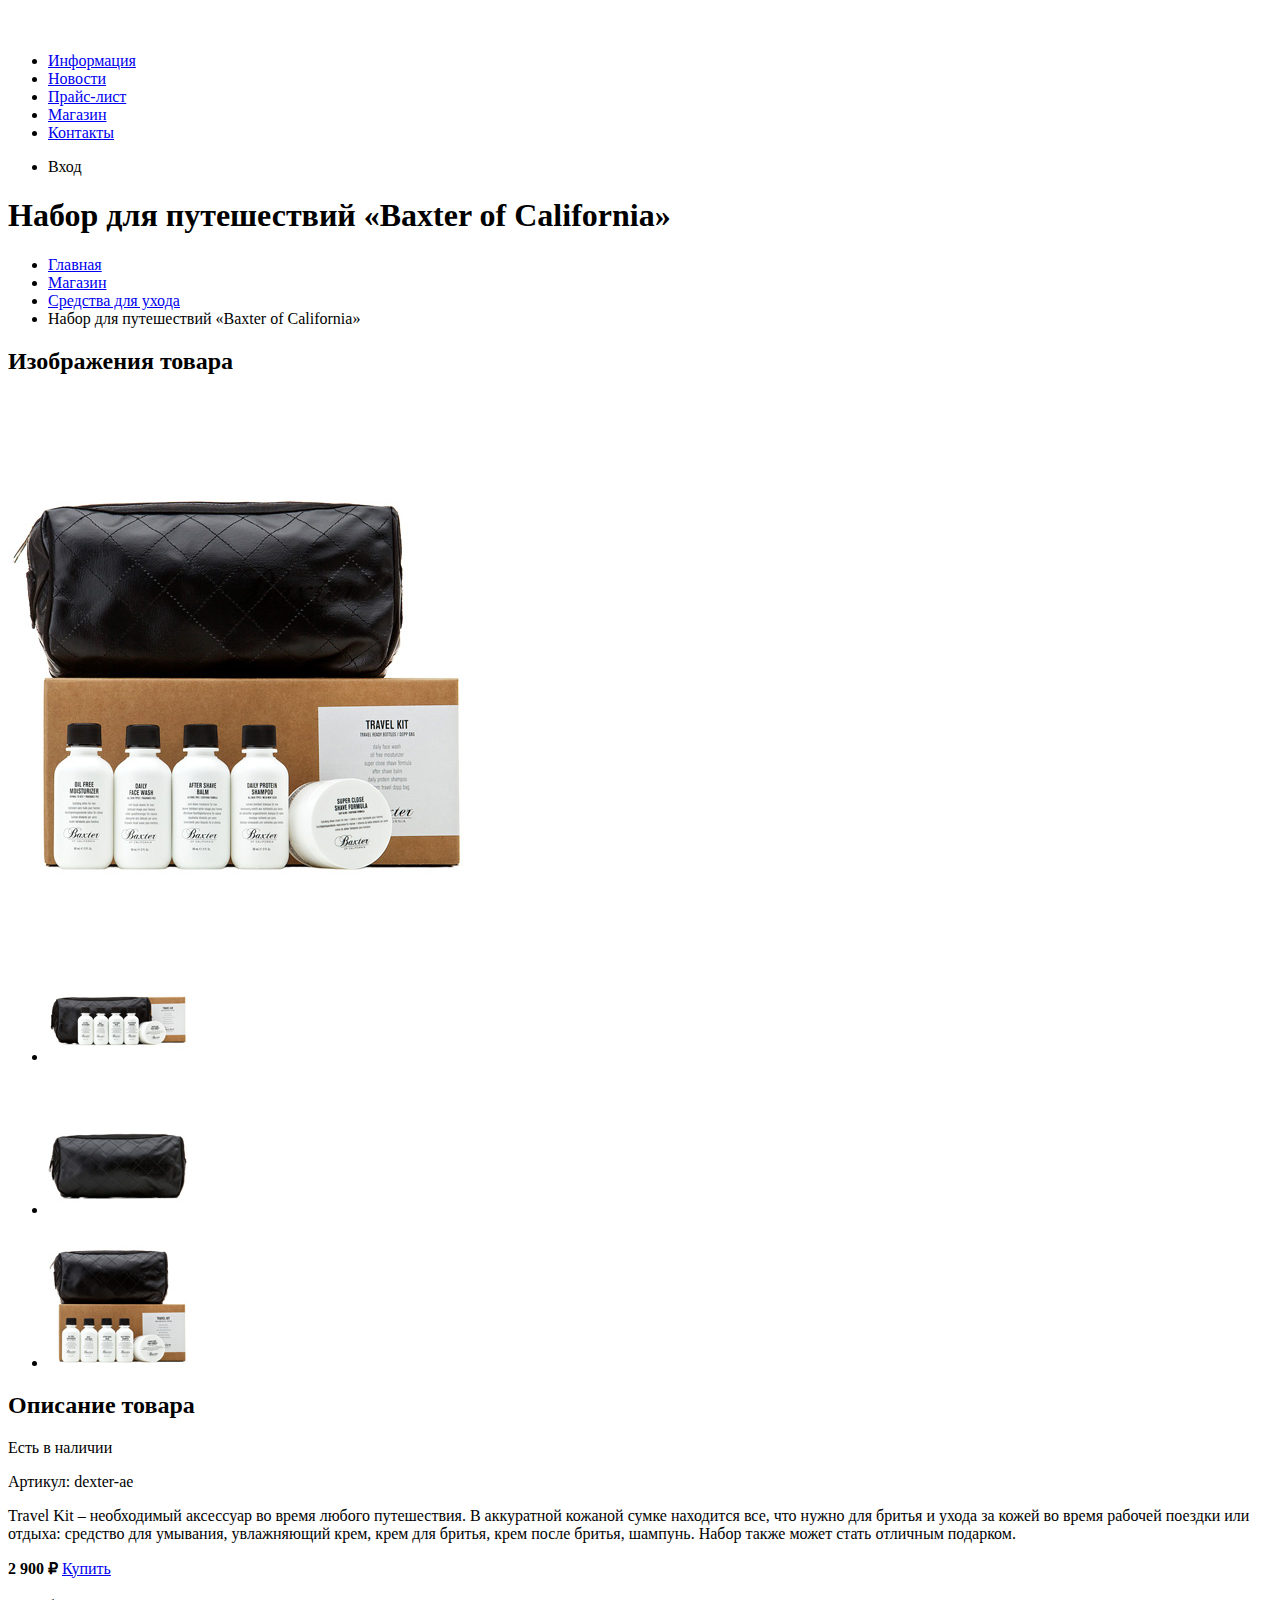
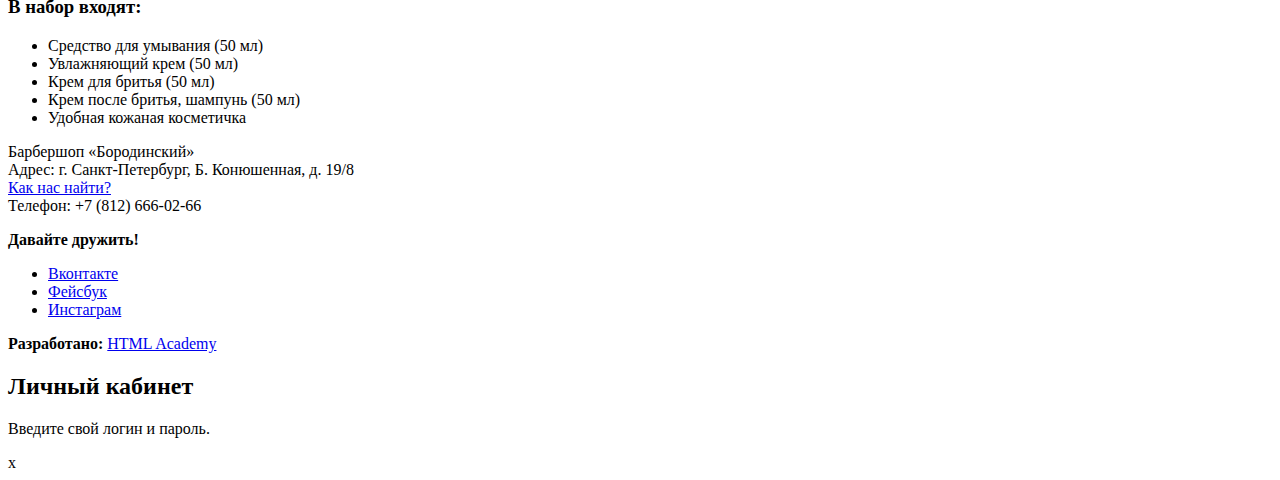
==== catalog-item.html @ 5e13c2d7 "img" ====
<!DOCTYPE html>
<html lang="ru">

<head>
    <meta charset="utf-8">
    <title></title>
</head>

<body>
    <header class="main-header">
        <nav class="main-navigation">
            <a class="main-header-logo" href="index.html">
                <img src="img/logo.svg" width="111" height="24" alt="Логотип барбершопа «Бородинский»">
            </a>
            <ul class="site-navigation">
                <li>
                    <a href="info.html">Информация</a>
                </li>
                <li>
                    <a href="news.html">Новости</a>
                </li>
                <li>
                    <a href="price.html">Прайс-лист</a>
                </li>
                <li class="site-navigation-current">
                    <a href="catalog.html">Магазин</a>
                </li>
                <li>
                    <a href="contacts.html">Контакты</a>
                </li>
            </ul>
            <ul class="user-navigation">
                <li class="login-link">Вход</li>
            </ul>
        </nav>
    </header>
    <main class="container">

        <h1 class="page-title">Набор для путешествий «Baxter of California»</h1>

        <ul class="breadcrumbs">
            <li>
                <a href="index.html">Главная</a>
            </li>
            <li>
                <a href="#">Магазин</a>
            </li>
            <li>
                <a href="#">Средства для ухода</a>
            </li>
            <li class="breadcrumbs-current">Набор для путешествий «Baxter of California»</li>
        </ul>

        <section class="product-photos">
            <h2 class="visually-hidden">Изображения товара</h2>
            <p class="product-photo-full">
                <img src="img/product-big.jpg" width="460" height="498" alt="Фото всего набора">
            </p>
            <ul class="product-photo-preview">
                <li>
                    <img src="img/product-small-1.jpg" width="140" height="149" alt="Фото в анфас">
                </li>
                <li>
                    <img src="img/product-small-2.jpg" width="140" height="149" alt="Фото в профиль">
                </li>
                <li>
                    <img src="img/product-small-3.jpg" width="140" height="149" alt="Фото отдельной части">
                </li>
            </ul>
        </section>

        <section class="product-info">
            <h2 class="visually-hidden">Описание товара</h2>
            <p class="product-availability">Есть в наличии</p>
            <p class="product-article">Артикул: dexter-ae</p>
            <p class="product-text">Travel Kit – необходимый аксессуар во время любого путешествия. В аккуратной кожаной сумке находится все, что
                нужно для бритья и ухода за кожей во время рабочей поездки или отдыха: средство для умывания, увлажняющий
                крем, крем для бритья, крем после бритья, шампунь. Набор также может стать отличным подарком.</p>
            <p class="product-price">
                <b>2 900 ₽</b>
                <a class="button" href="#">Купить</a>
            </p>
            <h3>В набор входят:</h3>
            <ul>
                <li>Средство для умывания (50 мл)</li>
                <li>Увлажняющий крем (50 мл)</li>
                <li>Крем для бритья (50 мл)</li>
                <li>Крем после бритья, шампунь (50 мл)</li>
                <li>Удобная кожаная косметичка</li>
            </ul>
        </section>
    </main>
    <footer class="main-footer">
        <p class="footer-contacts">
            Барбершоп «Бородинский»
            <br> Адрес: г. Санкт-Петербург, Б. Конюшенная, д. 19/8
            <br>
            <a href="map.html">Как нас найти?</a>
            <br> Телефон: +7 (812) 666-02-66
        </p>
        <div class="footer-social">
            <b>Давайте дружить!</b>
            <ul>
                <li>
                    <a class="social-button" href="#">Вконтакте</a>
                </li>
                <li>
                    <a class="social-button" href="#">Фейсбук</a>
                </li>
                <li>
                    <a class="social-button" href="#">Инстаграм</a>
                </li>
            </ul>
        </div>
        <p class="footer-copyright">
            <b>Разработано:</b>
            <a class="button" href="https://htmlacademy.ru">HTML Academy</a>
        </p>
    </footer>

    <section class="modal modal-login">
        <h2>Личный кабинет</h2>
        <p>Введите свой логин и пароль.</p>
        <!-- Здесь будет форма -->
        <span class="modal-close">x</span>
    </section>
</body>

</html>
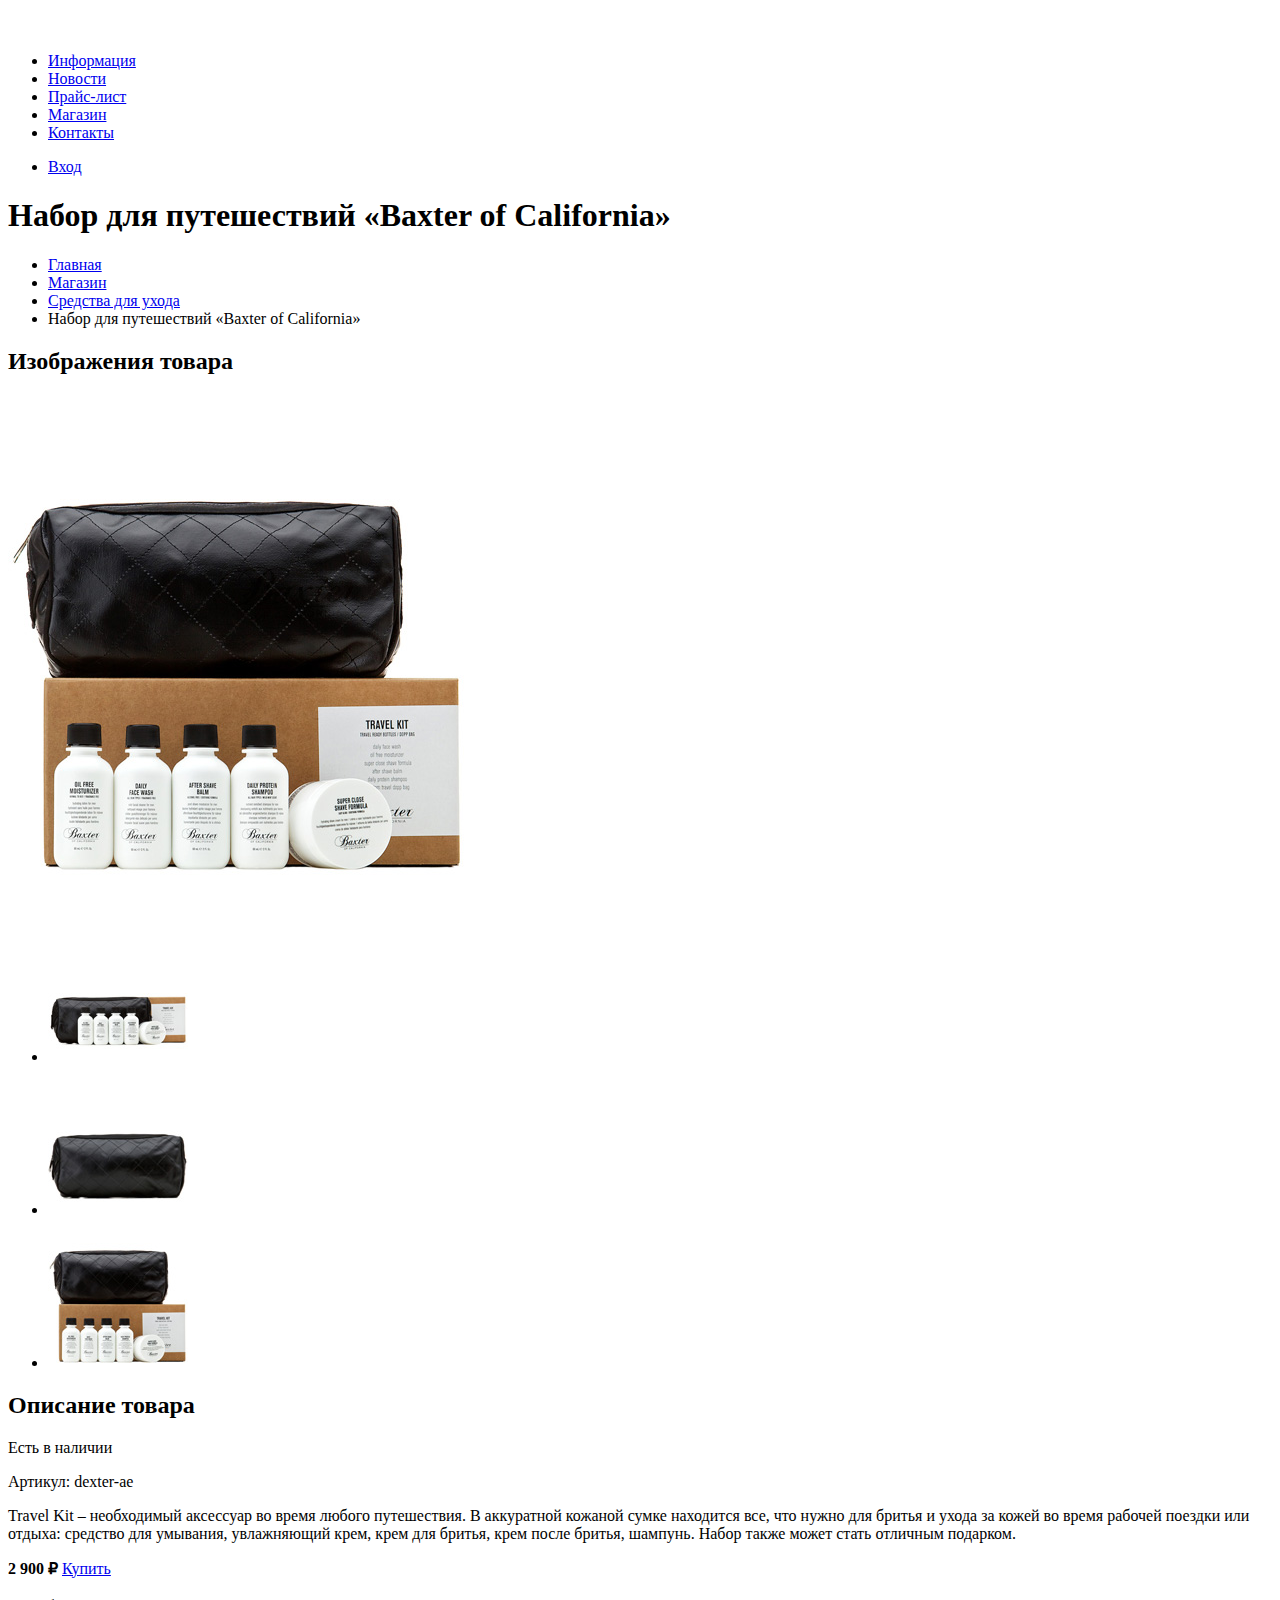
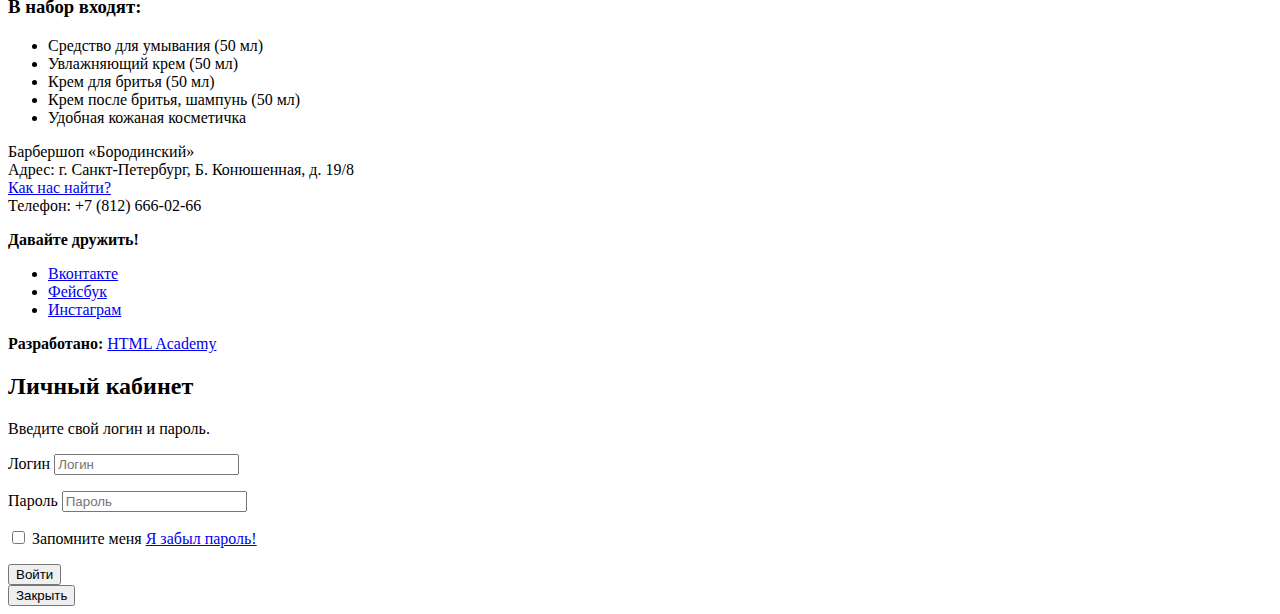
==== commit 25795051: "style" ====
--- a/catalog-item.html
+++ b/catalog-item.html
@@ -30,7 +30,9 @@
                 </li>
             </ul>
             <ul class="user-navigation">
-                <li class="login-link">Вход</li>
+                <li>
+                    <a class="login-link" href="login.html">Вход</a>
+                </li>
             </ul>
         </nav>
     </header>
@@ -91,39 +93,58 @@
         </section>
     </main>
     <footer class="main-footer">
-        <p class="footer-contacts">
-            Барбершоп «Бородинский»
-            <br> Адрес: г. Санкт-Петербург, Б. Конюшенная, д. 19/8
-            <br>
-            <a href="map.html">Как нас найти?</a>
-            <br> Телефон: +7 (812) 666-02-66
-        </p>
-        <div class="footer-social">
-            <b>Давайте дружить!</b>
-            <ul>
-                <li>
-                    <a class="social-button" href="#">Вконтакте</a>
-                </li>
-                <li>
-                    <a class="social-button" href="#">Фейсбук</a>
-                </li>
-                <li>
-                    <a class="social-button" href="#">Инстаграм</a>
-                </li>
-            </ul>
-        </div>
-        <p class="footer-copyright">
-            <b>Разработано:</b>
-            <a class="button" href="https://htmlacademy.ru">HTML Academy</a>
-        </p>
+            <p class="footer-contacts">
+                Барбершоп «Бородинский»
+                <br> Адрес: г. Санкт-Петербург, Б. Конюшенная, д. 19/8
+                <br>
+                <a href="map.html">Как нас найти?</a>
+                <br> Телефон: +7 (812) 666-02-66
+            </p>
+            <div class="footer-social">
+                <b>Давайте дружить!</b>
+                <ul>
+                    <li>
+                        <a class="social-button" href="#">Вконтакте</a>
+                    </li>
+                    <li>
+                        <a class="social-button" href="#">Фейсбук</a>
+                    </li>
+                    <li>
+                        <a class="social-button" href="#">Инстаграм</a>
+                    </li>
+                </ul>
+            </div>
+            <p class="footer-copyright">
+                <b>Разработано:</b>
+                <a class="button" href="https://htmlacademy.ru">HTML Academy</a>
+            </p>
     </footer>
 
     <section class="modal modal-login">
         <h2>Личный кабинет</h2>
         <p>Введите свой логин и пароль.</p>
-        <!-- Здесь будет форма -->
-        <span class="modal-close">x</span>
+        <form class="login-form" action="https://echo.htmlacademy.ru" method="post">
+            <p>
+                <label class="visually-hidden" for="user-login">Логин</label>
+                <input class="login-icon-user" id="user-login" type="text" name="login" placeholder="Логин">
+            </p>
+            <p>
+                <label class="visually-hidden" for="user-password">Пароль</label>
+                <input class="login-icon-password" id="user-password" type="password" name="password" placeholder="Пароль">
+            </p>
+            <p class="login-password-info">
+                <label class="login-checkbox">
+                    <input type="checkbox" name="remember" class="visually-hidden">
+                    <span class="checkbox-indicator"></span>
+                    Запомните меня
+                </label>
+                <a class="restore" href="#">Я забыл пароль!</a>
+            </p>
+            <button class="button" type="submit">Войти</button>
+        </form>
+        <button class="modal-close" type="button">Закрыть</button>
     </section>
+
 </body>
 
 </html>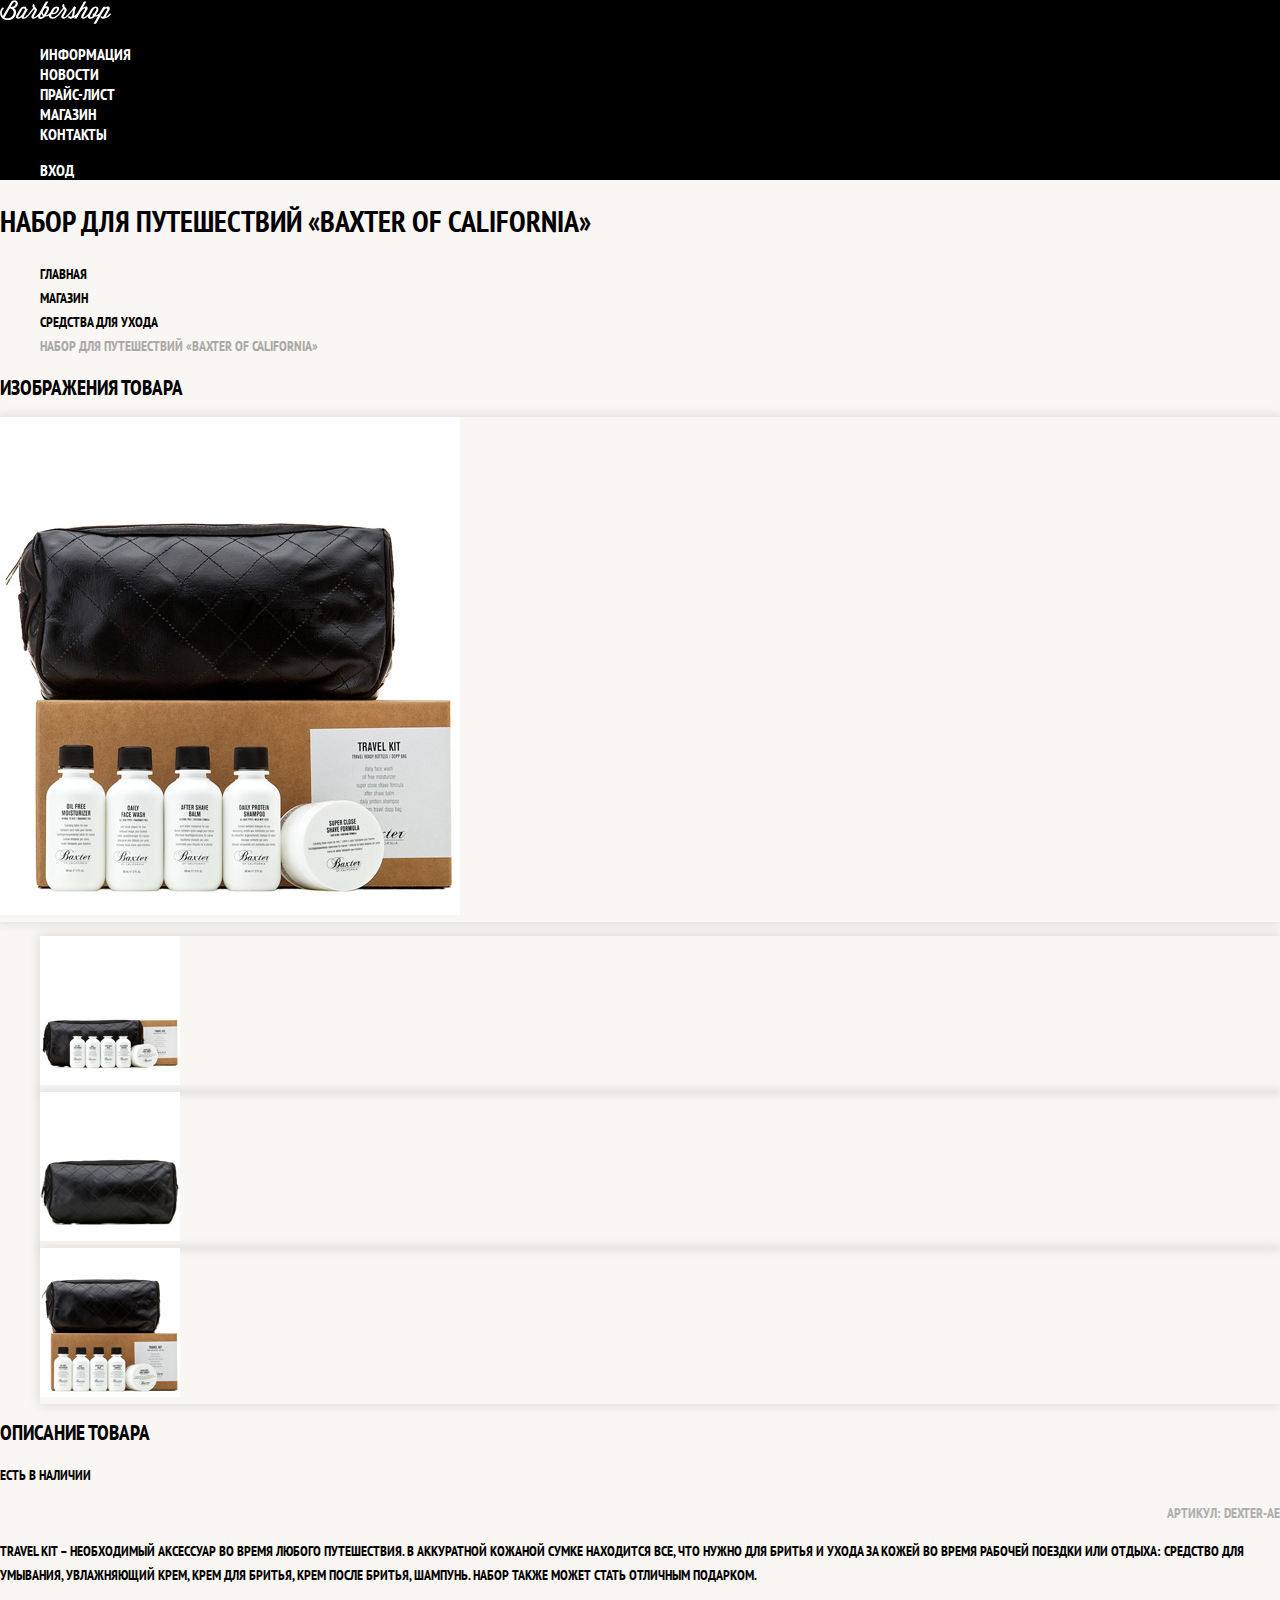
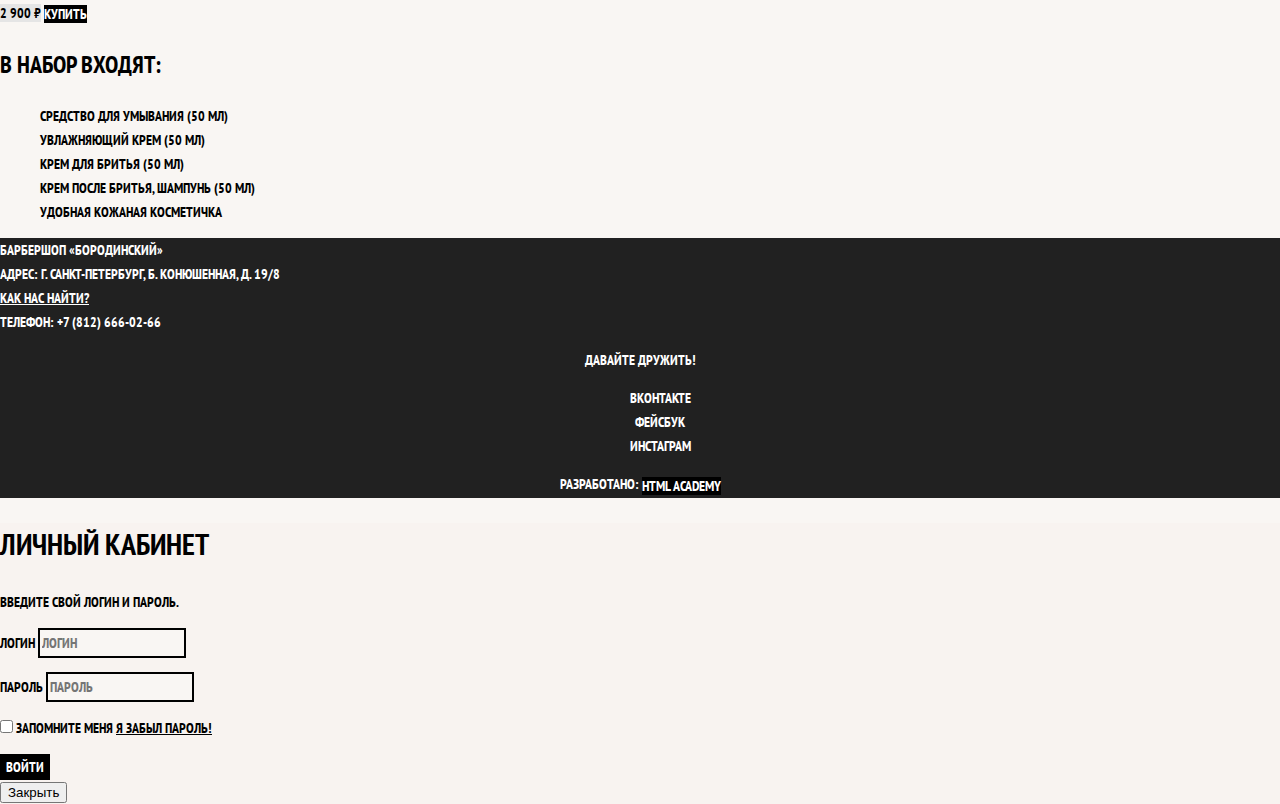
==== commit 150bcdab: "basic style" ====
--- a/catalog-item.html
+++ b/catalog-item.html
@@ -3,10 +3,14 @@
 
 <head>
     <meta charset="utf-8">
-    <title></title>
+    <title>Барбершоп «Бородинский»</title>
+    <link href="https://fonts.googleapis.com/css?family=PT+Sans+Narrow:400,700&amp;subset=latin,cyrillic" rel="stylesheet">
+    <link href="css/normalize.css" rel="stylesheet">
+    <link href="css/style.css" rel="stylesheet">
 </head>
 
-<body>
+<body class="inner-page">
+    
     <header class="main-header">
         <nav class="main-navigation">
             <a class="main-header-logo" href="index.html">
--- a/css/style.css
+++ b/css/style.css
@@ -0,0 +1,358 @@
+body {
+  margin: 0;
+  padding: 0;
+
+  font-family: "PT Sans Narrow", Arial, sans-serif;
+  font-size: 14px;
+  line-height: 24px;
+  font-weight: 700;
+  color: #ffffff;
+  text-transform: uppercase;
+  
+  background-color: #000000;
+  background-image: url("img/bg.jpg");
+  background-position: top center;
+  background-repeat: no-repeat;
+}
+
+.inner-page {
+  color: #000000;
+
+  background-color: #f9f6f3;
+  background-image: url("img/pattern-light.jpg");
+  background-position: 0 0;
+  background-repeat: repeat;
+}
+
+a {
+  text-decoration: none;
+}
+
+.button {
+  font: inherit;
+
+  text-align: center;
+  color: #ffffff;
+  vertical-align: middle;
+  text-transform: uppercase;
+
+  background-color: #000000;
+  border: none;
+}
+
+.button:hover,
+.button:focus,
+.button:active {
+  background-color: #663d15;
+}
+
+.main-navigation {
+  font-size: 16px;
+  line-height: 20px;
+  color: #ffffff;
+
+  background-color: #000000;
+}
+
+.site-navigation,
+.user-navigation {
+  list-style: none;
+}
+
+.site-navigation a,
+.user-navigation a {
+  color: #ffffff;
+}
+
+.site-navigation a:hover,
+.site-navigation a:focus,
+.user-navigation a:hover,
+.user-navigation a:focus {
+  background-color: #242424;
+}
+
+.features-list {
+  list-style: none;
+}
+
+.feature-item {
+  text-align: center;
+}
+
+.feature-item h3 {
+  font-size: 30px;
+  line-height: 42px;
+}
+
+.index-columns {
+  color: #000000;
+
+  background-color: #f8f5f2;
+  background-image: url("img/pattern-light.jpg");
+  background-position: 0 0;
+  background-repeat: repeat;
+}
+
+.index-columns h2 {
+  font-size: 30px;
+  line-height: 42px;
+}
+
+.news-list {
+  list-style: none;
+}
+
+.news-item time {
+  text-transform: none;
+}
+
+.gallery-content {
+  background-color: #cccccc;
+  border: 7px solid #ffffff;
+}
+
+.appointment-item input {
+  font: inherit;
+
+  background-color: transparent;
+  border: 2px solid #000000;
+}
+
+.appointment-item input:focus {
+  border-color: #663d15;
+}
+
+.page-title {
+  font-size: 30px;
+  line-height: 42px;
+}
+
+.breadcrumbs {
+  list-style: none;
+}
+
+.breadcrumbs a {
+  color: #000000;
+}
+
+.breadcrumbs a:hover,
+.breadcrumbs a:focus {
+  text-decoration: underline;
+}
+
+.breadcrumbs-current {
+  color: #aba9a7;
+}
+
+.filter fieldset {
+  border: none;
+}
+
+.filter legend {
+  font-size: 24px;
+  line-height: 30px;
+}
+
+.filter ul {
+  list-style: none;
+  line-height: 18px;
+}
+
+.filter-input:hover + label,
+.filter-input:focus + label {
+  color: #663d15;
+}
+
+.filter-input:disabled + label {
+  color: #000000;
+
+  opacity: 0.5;
+}
+
+.catalog-list {
+  list-style: none;
+}
+
+.catalog-item {
+  background-color: #f8f8f8;
+  box-shadow: 0 0 10px rgba(0, 0, 0, 0.1);
+}
+
+.catalog-item:hover {
+  box-shadow: 0 0 10px rgba(0, 0, 0, 0.2);
+}
+
+.catalog-item a {
+  color: #000000;
+}
+
+.catalog-item h3 {
+  font-size: 14px;
+  line-height: 18px;
+}
+
+.catalog-category {
+  text-transform: none;
+}
+
+.catalog-item-price b {
+  font-size: 14px;
+  line-height: 20px;
+  text-align: center;
+
+  background-color: #e5e5e5;
+}
+
+.catalog-item-price .button {
+  line-height: 20px;
+  color: #ffffff;
+}
+
+.pagination-list {
+  list-style: none;
+}
+
+.pagination-item a {
+  color: #ffffff;
+
+  background-color: #000000;
+}
+
+.pagination-item a:hover,
+.pagination-item a:focus,
+.pagination-item a:active {
+  background-color: #663d15;
+}
+
+.pagination-item-current a {
+  color: #000000;
+
+  background-color: #ffffff;
+}
+
+.pagination-item-current a:hover,
+.pagination-item-current a:focus,
+.pagination-item-current a:active {
+  color: #000000;
+
+  background-color: #ffffff;
+}
+
+
+.product-photo-preview {
+   list-style: none ;
+}
+
+.product-photo-preview li {
+  box-shadow: 0 0 10px 2px rgba(0, 0, 0, 0.1);
+}
+
+.product-photo-full {
+  box-shadow: 0 0 10px 2px rgba(0, 0, 0, 0.1);
+}
+
+.product-article {
+  text-align: right;
+  color: #aeaeae;
+}
+
+.product-price b {
+  line-height: 20px;
+  text-align: center;
+
+  background-color: #e5e5e5;
+}
+
+.product-info h3 {
+  font-size: 24px;
+  line-height: 30px;
+}
+
+.product-info ul {
+  list-style: none;
+}
+
+.main-footer {
+  color: #ffffff;
+
+  background-color: #212121;
+  background-image: url("img/pattern-dark.jpg");
+  background-position: 0 0;
+  background-repeat: repeat;
+}
+
+.footer-contacts a {
+  color: #ffffff;
+  text-decoration: underline;
+}
+
+.footer-contacts a:hover,
+.footer-contacts a:focus {
+  text-decoration: none;
+}
+
+.footer-social {
+  text-align: center;
+}
+
+.footer-social ul {
+  list-style: none;
+}
+
+.social-button {
+  color: #ffffff;
+}
+
+.footer-copyright {
+  text-align: center;
+}
+
+.footer-copyright .button:hover,
+.footer-copyright .button:focus {
+  color: #000000;
+
+  background-color: #ffffff;
+}
+
+.modal {
+  color: #000000;
+
+  background-color: #f8f3f0;
+  background-image: url("img/pattern-light.jpg");
+  background-position: 0 0;
+  background-repeat: repeat;
+}
+
+.modal h2 {
+  font-size: 30px;
+  line-height: 42px;
+}
+
+.login-form input[type="text"],
+.login-form input[type="password"] {
+  font: inherit;
+  color: #000000;
+  text-transform: uppercase;
+
+  background-color: #f9f6f3;
+  border: 2px solid #000000;
+}
+
+.login-form input:focus {
+  border-color: #663d15;
+}
+
+.login-checkbox:hover,
+.login-checkbox:focus {
+  color: #663d15;
+}
+
+.restore {
+  color: #000000;
+  text-decoration: underline;
+}
+
+.restore:hover,
+.restore:focus {
+  text-decoration: none;
+}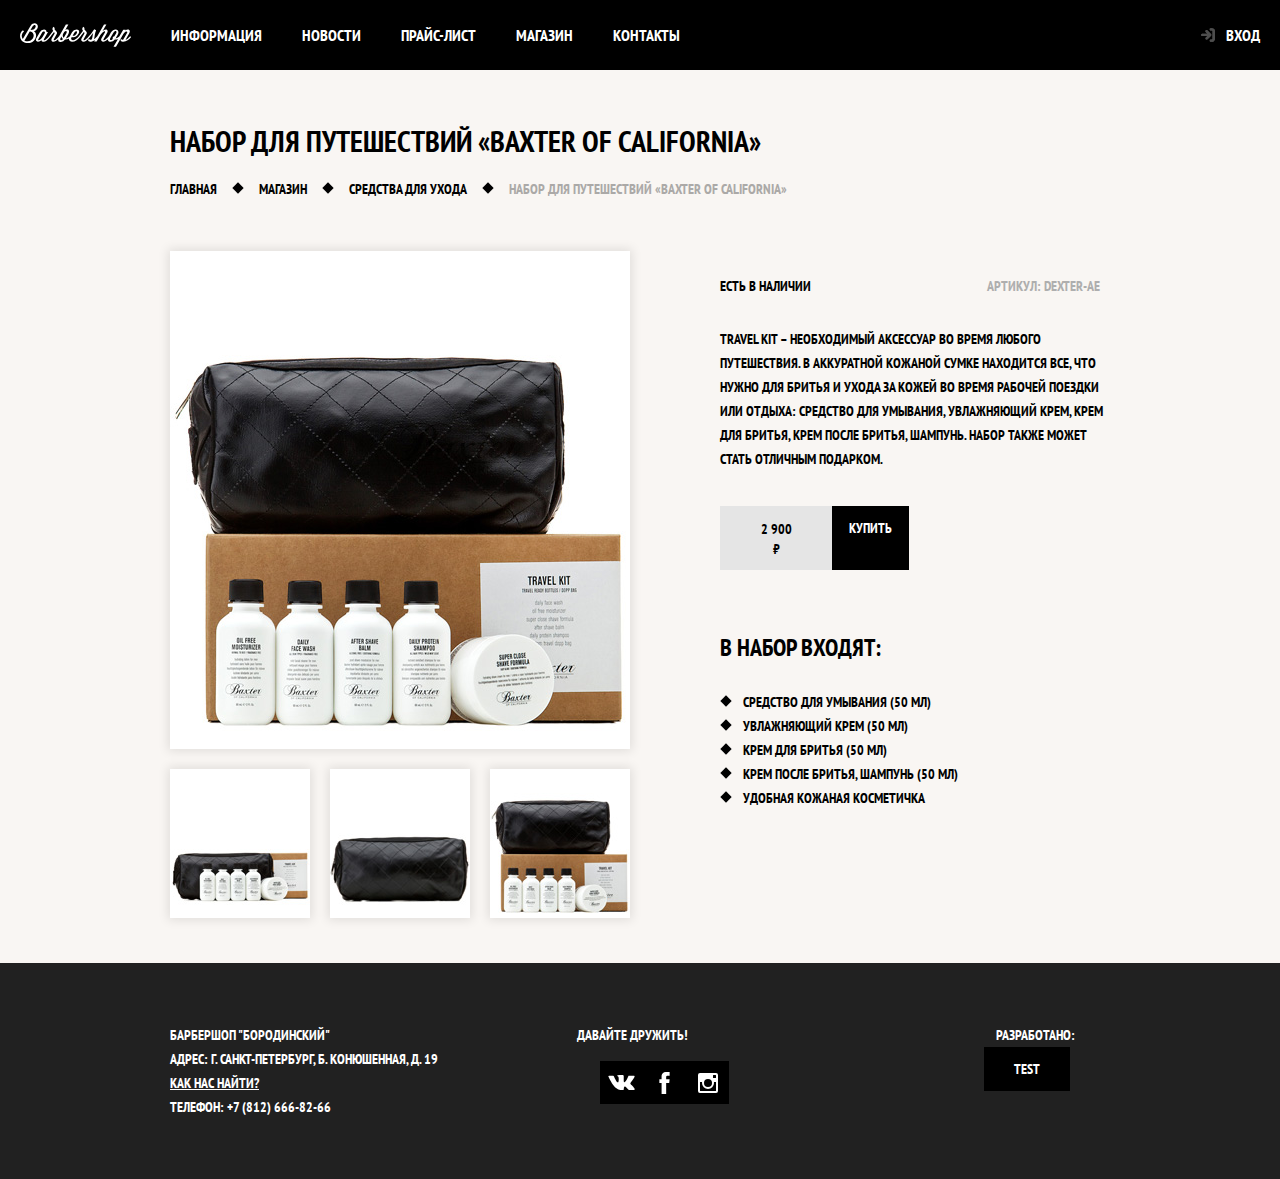
==== commit 0fbe2ad2: "positioning styling" ====
--- a/catalog-item.html
+++ b/catalog-item.html
@@ -40,6 +40,7 @@
             </ul>
         </nav>
     </header>
+
     <main class="container">
 
         <h1 class="page-title">Набор для путешествий «Baxter of California»</h1>
@@ -57,97 +58,99 @@
             <li class="breadcrumbs-current">Набор для путешествий «Baxter of California»</li>
         </ul>
 
-        <section class="product-photos">
-            <h2 class="visually-hidden">Изображения товара</h2>
-            <p class="product-photo-full">
-                <img src="img/product-big.jpg" width="460" height="498" alt="Фото всего набора">
-            </p>
-            <ul class="product-photo-preview">
-                <li>
-                    <img src="img/product-small-1.jpg" width="140" height="149" alt="Фото в анфас">
-                </li>
-                <li>
-                    <img src="img/product-small-2.jpg" width="140" height="149" alt="Фото в профиль">
-                </li>
-                <li>
-                    <img src="img/product-small-3.jpg" width="140" height="149" alt="Фото отдельной части">
-                </li>
-            </ul>
-        </section>
+        <div class="catalog-columns">
 
-        <section class="product-info">
-            <h2 class="visually-hidden">Описание товара</h2>
-            <p class="product-availability">Есть в наличии</p>
-            <p class="product-article">Артикул: dexter-ae</p>
-            <p class="product-text">Travel Kit – необходимый аксессуар во время любого путешествия. В аккуратной кожаной сумке находится все, что
-                нужно для бритья и ухода за кожей во время рабочей поездки или отдыха: средство для умывания, увлажняющий
-                крем, крем для бритья, крем после бритья, шампунь. Набор также может стать отличным подарком.</p>
-            <p class="product-price">
-                <b>2 900 ₽</b>
-                <a class="button" href="#">Купить</a>
-            </p>
-            <h3>В набор входят:</h3>
-            <ul>
-                <li>Средство для умывания (50 мл)</li>
-                <li>Увлажняющий крем (50 мл)</li>
-                <li>Крем для бритья (50 мл)</li>
-                <li>Крем после бритья, шампунь (50 мл)</li>
-                <li>Удобная кожаная косметичка</li>
-            </ul>
-        </section>
+            <section class="product-photos">
+                <h2 class="visually-hidden">Изображения товара</h2>
+                <p class="product-photo-full">
+                    <img src="img/product-big.jpg" width="460" height="498" alt="Фото всего набора">
+                </p>
+                <ul class="product-photo-preview">
+                    <li>
+                        <img src="img/product-small-1.jpg" width="140" height="149" alt="Фото в анфас">
+                    </li>
+                    <li>
+                        <img src="img/product-small-2.jpg" width="140" height="149" alt="Фото в профиль">
+                    </li>
+                    <li>
+                        <img src="img/product-small-3.jpg" width="140" height="149" alt="Фото отдельной части">
+                    </li>
+                </ul>
+            </section>
+    
+            <section class="product-info">
+                <h2 class="visually-hidden">Описание товара</h2>
+                <div class="product-description">
+                    <p class="product-availability">Есть в наличии</p>
+                    <p class="product-article">Артикул: dexter-ae</p>
+                </div>
+                <p class="product-text">Travel Kit – необходимый аксессуар во время любого путешествия. В аккуратной кожаной сумке находится все, что
+                    нужно для бритья и ухода за кожей во время рабочей поездки или отдыха: средство для умывания, увлажняющий
+                    крем, крем для бритья, крем после бритья, шампунь. Набор также может стать отличным подарком.</p>
+                <p class="product-price">
+                    <b>2 900 ₽</b>
+                    <a class="button" href="#">Купить</a>
+                </p>
+                <h3>В набор входят:</h3>
+                <ul>
+                    <li>Средство для умывания (50 мл)</li>
+                    <li>Увлажняющий крем (50 мл)</li>
+                    <li>Крем для бритья (50 мл)</li>
+                    <li>Крем после бритья, шампунь (50 мл)</li>
+                    <li>Удобная кожаная косметичка</li>
+                </ul>
+            </section>
+        </div>
+
     </main>
+
     <footer class="main-footer">
-            <p class="footer-contacts">
-                Барбершоп «Бородинский»
-                <br> Адрес: г. Санкт-Петербург, Б. Конюшенная, д. 19/8
-                <br>
-                <a href="map.html">Как нас найти?</a>
-                <br> Телефон: +7 (812) 666-02-66
+        <div class="container">
+             <p class="footer-contacts">
+                 Барбершоп "Бородинский" <br>
+                 Адрес: г. Санкт-Петербург, Б. Конюшенная, д. 19 <br>
+                 <a href="map.html">Как нас найти?</a> <br>
+                 Телефон: +7 (812) 666-82-66
             </p>
             <div class="footer-social">
-                <b>Давайте дружить!</b>
-                <ul>
-                    <li>
-                        <a class="social-button" href="#">Вконтакте</a>
-                    </li>
-                    <li>
-                        <a class="social-button" href="#">Фейсбук</a>
-                    </li>
-                    <li>
-                        <a class="social-button" href="#">Инстаграм</a>
-                    </li>
-                </ul>
+               <b>Давайте дружить!</b> 
+               <ul>
+                      <li>
+                          <a class="social-button" href="#">
+                              <span class="visually-hidden">Вконтакте</span>
+                              <svg xmlns="http://www.w3.org/2000/svg" width="27" height="15" viewBox="0 0 26.14 14.91">
+                                  <path d="M26 13.47l-.09-.17a13.55 13.55 0 0 0-2.6-3q-.87-.83-1.1-1.12A1 1 0 0 1 22 8a10.27 10.27 0 0 1 1.22-1.78l.88-1.16q2.35-3.13 2-4L26 .94a.8.8 0 0 0-.4-.22 2.14 2.14 0 0 0-.87 0h-3.92a.51.51 0 0 0-.27 0h-.3a.6.6 0 0 0-.15.14.93.93 0 0 0-.14.24 22.22 22.22 0 0 1-1.46 3.06q-.5.84-.93 1.46a7 7 0 0 1-.71.91 4.94 4.94 0 0 1-.52.47q-.23.18-.35.15l-.23-.05a.9.9 0 0 1-.31-.33 1.49 1.49 0 0 1-.16-.53v-.55-.65-.57-1.12-1-.75a3.14 3.14 0 0 0 0-.62 2.12 2.12 0 0 0-.14-.44.73.73 0 0 0-.28-.33 1.57 1.57 0 0 0-.46-.18A9 9 0 0 0 12.57 0a8.93 8.93 0 0 0-3.25.33 1.83 1.83 0 0 0-.52.41q-.25.3-.07.33a1.67 1.67 0 0 1 1.16.59l.08.16a2.6 2.6 0 0 1 .19.63 6.32 6.32 0 0 1 .12 1 10.59 10.59 0 0 1 0 1.7q-.07.71-.13 1.1a2.21 2.21 0 0 1-.18.64 2.69 2.69 0 0 1-.16.3l-.07.07a1 1 0 0 1-.37.07.86.86 0 0 1-.46-.19 3.27 3.27 0 0 1-.56-.52 7 7 0 0 1-.66-.93q-.37-.6-.76-1.42l-.22-.39q-.2-.38-.56-1.11t-.62-1.43A.9.9 0 0 0 5.2.9h-.07a.93.93 0 0 0-.22-.16A1.44 1.44 0 0 0 4.6.65L.87.68A1 1 0 0 0 .1.94L0 1a.44.44 0 0 0 0 .22 1.08 1.08 0 0 0 .08.37Q.9 3.53 1.86 5.31t1.66 2.87Q4.23 9.27 5 10.24t1 1.24l.37.41.34.33a8.06 8.06 0 0 0 1 .78 16.34 16.34 0 0 0 1.4.9 7.6 7.6 0 0 0 1.79.72 6.19 6.19 0 0 0 2 .22h1.57a1.08 1.08 0 0 0 .72-.3l.05-.07a.9.9 0 0 0 .1-.25 1.38 1.38 0 0 0 0-.37 4.48 4.48 0 0 1 .09-1.05 2.77 2.77 0 0 1 .23-.71 1.74 1.74 0 0 1 .29-.4 1.19 1.19 0 0 1 .23-.2h.11a.86.86 0 0 1 .77.21 4.52 4.52 0 0 1 .83.79q.39.47.93 1.05a6.41 6.41 0 0 0 1 .87l.27.16a3.31 3.31 0 0 0 .71.3 1.53 1.53 0 0 0 .76.07l3.48-.05a1.58 1.58 0 0 0 .8-.17.68.68 0 0 0 .34-.37 1.06 1.06 0 0 0 0-.46 1.71 1.71 0 0 0-.1-.36z"
+                                      fill="#fff">
+                                  </path>
+                              </svg>
+                          </a>
+                      </li>
+                      <li>
+                          <a class="social-button" href="#">
+                              <span class="visually-hidden">Фейсбук</span>
+                              <svg xmlns="http://www.w3.org/2000/svg" width="19" height="22" viewBox="0 0 10.15 21.74">
+                                  <path d="M3.34 1.12A4.77 4.77 0 0 1 6.53 0h3.61v3.81H7.81a1.07 1.07 0 0 0-1.09.83v2.55h3.42c-.08 1.23-.24 2.45-.41 3.67h-3v10.87H2.21V10.86H0V7.21h2.19V3.66a3.83 3.83 0 0 1 1.15-2.54z"
+                                      fill="#fff" />
+                              </a>
+                      </li>
+                      <li>
+                          <a class="social-button" href="#">
+                              <span class="visually-hidden">Инстаграм</span>
+                              <svg xmlns="http://www.w3.org/2000/svg" width="20" height="20" viewBox="0 0 20 20">
+                                  <path d="M18 0H2a2 2 0 0 0-2 2v16a2 2 0 0 0 2 2h16a2 2 0 0 0 2-2V2a2 2 0 0 0-2-2zm-8 6a4 4 0 1 1-4 4 4 4 0 0 1 4-4zM2.5 18a.47.47 0 0 1-.5-.5V9h2.1a3.4 3.4 0 0 0-.1 1 6 6 0 1 0 12 0 3.4 3.4 0 0 0-.1-1H18v8.5a.47.47 0 0 1-.5.5zM18 4.5a.47.47 0 0 1-.5.5h-2a.47.47 0 0 1-.5-.5v-2a.47.47 0 0 1 .5-.5h2a.47.47 0 0 1 .5.5z"
+                                      fill="#fff">
+                                  </path>
+                              </svg>
+                          </a>
+                      </li>
+                  </ul>
             </div>
             <p class="footer-copyright">
-                <b>Разработано:</b>
-                <a class="button" href="https://htmlacademy.ru">HTML Academy</a>
+                 <b>Разработано:</b>
+                 <a href="#" class="button">test</a>
             </p>
+        </div>
     </footer>
-
-    <section class="modal modal-login">
-        <h2>Личный кабинет</h2>
-        <p>Введите свой логин и пароль.</p>
-        <form class="login-form" action="https://echo.htmlacademy.ru" method="post">
-            <p>
-                <label class="visually-hidden" for="user-login">Логин</label>
-                <input class="login-icon-user" id="user-login" type="text" name="login" placeholder="Логин">
-            </p>
-            <p>
-                <label class="visually-hidden" for="user-password">Пароль</label>
-                <input class="login-icon-password" id="user-password" type="password" name="password" placeholder="Пароль">
-            </p>
-            <p class="login-password-info">
-                <label class="login-checkbox">
-                    <input type="checkbox" name="remember" class="visually-hidden">
-                    <span class="checkbox-indicator"></span>
-                    Запомните меня
-                </label>
-                <a class="restore" href="#">Я забыл пароль!</a>
-            </p>
-            <button class="button" type="submit">Войти</button>
-        </form>
-        <button class="modal-close" type="button">Закрыть</button>
-    </section>
 
 </body>
 
--- a/css/style.css
+++ b/css/style.css
@@ -8,9 +8,9 @@
   font-weight: 700;
   color: #ffffff;
   text-transform: uppercase;
-  
-  background-color: #000000;
-  background-image: url("img/bg.jpg");
+
+  background-color: #000000;
+  background-image: url("../img/bg.jpg");
   background-position: top center;
   background-repeat: no-repeat;
 }
@@ -24,11 +24,47 @@
   background-repeat: repeat;
 }
 
+.main-header {
+  margin-bottom: 75px;
+}
+
+.inner-page .main-header {
+  margin-bottom: 50px;
+
+  background-color: #000000;
+}
+
 a {
   text-decoration: none;
 }
 
+img {
+  max-width: 100%;
+  height: auto;
+}
+
+.visually-hidden:not(:focus):not(:active),
+input[type="checkbox"].visually-hidden,
+input[type="radio"].visually-hidden {
+  position: absolute;
+
+  width: 1px;
+  height: 1px;
+  margin: -1px;
+  border: 0;
+  padding: 0;
+
+  white-space: nowrap;
+
+  clip-path: inset(100%);
+  clip: rect(0 0 0 0);
+  overflow: hidden;
+}
 .button {
+  display: inline-block;
+  margin-right: 16px;
+  padding: 10px 30px;
+
   font: inherit;
 
   text-align: center;
@@ -46,21 +82,85 @@
   background-color: #663d15;
 }
 
+.button.disabled,
+.button:disabled {
+  cursor: default;
+  opacity: 0.5;
+  background-color: #000000;
+}
+
 .main-navigation {
+  display: flex;
+  flex-direction: column;
+  align-items: center;
+  
   font-size: 16px;
   line-height: 20px;
   color: #ffffff;
 
-  background-color: #000000;
-}
+  background-color: transparent;
+}
+
+.inner-page .main-navigation {
+  display: flex;
+  align-items: flex-start;
+  flex-direction: row;
+}
+
+.main-header-logo {
+  order: 2;
+  width: 368px;
+  height: 153px;
+}
+
+.inner-page .main-header-logo {
+  order: 0;
+
+  width: 111px;
+  height: 24px;
+  padding: 23px 20px;
+}
+
+.main-navigation-wrapper {
+  width: 100%;
+  margin-bottom: 60px;
+  
+  background-color: #000000;
+}
+
+.main-navigation-wrapper .container {
+  display: flex;
+  justify-content: space-between;
+}
+
 
 .site-navigation,
 .user-navigation {
   list-style: none;
+  margin: 0;
+  padding: 0;
+}
+
+.site-navigation {
+  display: flex;
+  flex-wrap: wrap;
+  width: 620px;
+}
+
+.user-navigation {
+  display: flex;
+  max-width: 140px;
+}
+
+.inner-page .user-navigation {
+  margin-left: auto;
 }
 
 .site-navigation a,
 .user-navigation a {
+  display: block;
+  padding: 25px 20px;
+
   color: #ffffff;
 }
 
@@ -71,47 +171,216 @@
   background-color: #242424;
 }
 
+.user-navigation .login-link {
+  position: relative;
+  padding-left: 50px;
+}
+
+.login-link::before {
+  content: "";
+
+  position: absolute;
+  top: 27px;
+  left: 24px;
+
+  width: 16px;
+  height: 18px;
+
+  background-image: url("../img/login.svg");
+  background-repeat: no-repeat;
+  background-position: 0 0;
+
+  opacity: 0.3;
+}
+
+.login-link:hover::before,
+.login-link:focus::before,
+.login-link:active::before {
+  opacity: 1;
+}
+
+.container {
+  width: 940px;
+  margin: 0 auto;
+  padding: 0 10px;
+}
+
+.features {
+  margin-bottom: 80px;
+}
+
 .features-list {
+  display: flex;
+  justify-content: space-between;
+  margin: 0;
+  padding: 0;
+
   list-style: none;
 }
 
 .feature-item {
+  width: 300px;
   text-align: center;
 }
 
 .feature-item h3 {
+  position: relative;
+  margin: 0;
+  margin-bottom: 60px;
+
   font-size: 30px;
   line-height: 42px;
 }
 
+.feature-item h3::after {
+  content: "";
+
+  position: absolute;
+  bottom: -30px;
+  left: 50%;
+
+  width: 20px;
+  height: 20px;
+  margin-left: -10px;
+
+  background-color: #ffffff;
+
+  transform: rotate(45deg);
+}
+
+.feature-item p {
+  margin: 0 10px;
+} 
+
 .index-columns {
+  display: flex;
+  justify-content: space-between;
+  padding: 50px 80px;
+  margin-bottom: 35px;
+  
   color: #000000;
 
   background-color: #f8f5f2;
-  background-image: url("img/pattern-light.jpg");
-  background-position: 0 0;
-  background-repeat: repeat;
+  background-image: 
+  url("../img/line.png"),
+  url("img/pattern-light.jpg");
+  background-position: center, 0 0;
+  background-repeat: no-repeat, repeat;
 }
 
 .index-columns h2 {
+  margin: 0;
+  margin-bottom: 25px;
+
   font-size: 30px;
   line-height: 42px;
 }
 
+.news {
+  width: 380px;
+}
+
 .news-list {
-  list-style: none;
+  margin: 0;
+  margin-bottom: 25px;
+  padding: 0;
+
+  list-style: none;
+}
+
+.news-item {
+  margin-bottom: 25px;
+}
+
+.news-item p {
+  margin: 0;w
 }
 
 .news-item time {
   text-transform: none;
 }
 
+.gallery {
+  width: 300px;
+}
+
+.gallery-container {
+  position: relative;
+  height: 260px;
+}
+
 .gallery-content {
+  height: 164px;
+  margin: 0;
   background-color: #cccccc;
   border: 7px solid #ffffff;
 }
 
+.gallery-content img {
+  width: 286px;
+  height: 164px;
+}
+
+.gallery-button {
+  box-sizing: border-box;
+  position: absolute;
+  width: 140px;
+  margin: 0;
+  bottom: 0;
+}
+
+.gallery-button-back {
+  left: 0;
+}
+
+.gallery-button-next {
+  right: 0; 
+}
+
+.contacts {
+  width: 380px;
+}
+
+.contacts p {
+  margin: 0;
+  margin-bottom: 25px;
+}
+
+.appointment {
+  width: 300px;
+}
+
+.appointment-info {
+  margin: 0;
+  margin-bottom: 15px;
+}
+
+.appointment-form {
+  display: flex;
+  flex-wrap: wrap;
+  justify-content: space-between;
+}
+
+.appointment-item {
+  width: 140px;
+  margin: 0;
+  margin-bottom: 10px;
+}
+
+.appointment-item label {
+  display: block;
+  margin-bottom: 9px;
+  margin-left: 15px;
+}
+
 .appointment-item input {
+  box-sizing: border-box;
+  width: 140px;
+  padding-top: 8px; 
+  padding-left: 15px;
+  padding-right: 15px;
+  padding-bottom: 7px;
+
   font: inherit;
 
   background-color: transparent;
@@ -122,13 +391,55 @@
   border-color: #663d15;
 }
 
+.appointment .button {
+  display: block;
+  width: 100%;
+  margin-top: 10px;
+  margin-right: 0; 
+}
+
 .page-title {
+  margin: 0;
+  margin-bottom: 15px;
+  padding: 0;
+
   font-size: 30px;
   line-height: 42px;
 }
 
 .breadcrumbs {
-  list-style: none;
+  display: flex;  
+  justify-content: flex-start;
+  flex-wrap: wrap;
+  padding: 0;
+  margin: 0;
+  margin-bottom: 50px;
+  
+  list-style: none;
+}
+
+.breadcrumbs li:last-child {
+  margin-right: 0;
+} 
+
+.breadcrumbs li {
+  position: relative;
+  margin-right: 42px;
+}
+
+.breadcrumbs li::after {
+  content: "";
+
+  position: absolute;
+  top: 7px;
+  right: -25px;
+
+  width: 8px;
+  height: 8px;
+
+  background-color: #000000;
+
+  transform: rotate(45deg);
 }
 
 .breadcrumbs a {
@@ -144,18 +455,57 @@
   color: #aba9a7;
 }
 
+.breadcrumbs-current::after {
+  display: none;
+}
+
+.catalog-columns {
+  display: flex;
+  justify-content: space-between
+} 
+
+.filters {
+  width: 180px;
+}
+
 .filter fieldset {
+  padding: 0;
+  margin: 0;
+  margin-bottom: 30px;
+
   border: none;
 }
 
+.filter fieldset:first-child {
+  margin-bottom: 35px;
+}
+
 .filter legend {
+  margin-bottom: 25px;
+
   font-size: 24px;
   line-height: 30px;
 }
 
 .filter ul {
+  padding: 0;
+  margin: 0;
+
   list-style: none;
   line-height: 18px;
+}
+
+.filter-option {
+  margin-bottom: 19px;
+  padding-left: 45px; 
+}
+
+.filter-option label {
+  position: relative;
+
+  display: block;
+  cursor: pointer;
+  user-select: none;
 }
 
 .filter-input:hover + label,
@@ -163,39 +513,136 @@
   color: #663d15;
 }
 
+.filter-input-checkbox + label::before {
+  content: "";
+  position: absolute;
+
+
+  width: 16px;
+  height: 16px;
+
+  border: 2px solid #000000;
+  left: -42px;
+  top: 0;
+}
+
+.filter-input-checkbox:checked + label::after {
+  content: "";
+
+  position: absolute;
+  top: 4px;
+  left: -38px;
+
+  width:  12px;
+  height: 12px;
+
+  background-image: url("../img/cross.svg");
+  background-repeat: no-repeat;
+  background-position: 0 0;
+}
+
+.filter-input-radio + label::before {
+  content: "";
+  position: absolute;
+  left: -42px;
+  top: -1px;
+
+  width: 16px;
+  height: 16px;
+  border: 2px solid #000000;
+  border-radius: 50%;
+}
+
 .filter-input:disabled + label {
   color: #000000;
 
   opacity: 0.5;
 }
 
+.filter-input-radio:checked + label::after {
+  content: "";
+  position: absolute;
+  top: 5px;
+  left: -36px;
+
+  width: 9px;
+  height: 9px;
+
+  background-color: #000000;
+  border-radius: 50%;
+}
+
+.catalog {
+  width: 700px;
+}
+
 .catalog-list {
+  display: flex;
+  flex-wrap: wrap;
+  padding: 0;
+  margin: 0;
+  margin-bottom: 25px;
+
   list-style: none;
 }
 
 .catalog-item {
+  width: 220px;
+  margin-bottom: 20px;
+  margin-right: 20px;
+  
   background-color: #f8f8f8;
   box-shadow: 0 0 10px rgba(0, 0, 0, 0.1);
 }
 
+.catalog-item:nth-child(3n) {
+  margin-right: 0;
+}
+
 .catalog-item:hover {
   box-shadow: 0 0 10px rgba(0, 0, 0, 0.2);
 }
 
 .catalog-item a {
+  display: flex;
+  flex-direction: column;
+
   color: #000000;
 }
 
 .catalog-item h3 {
+  order: 1;
+  margin-top: 17px;
+  margin-bottom: 12px;
+  margin-left: 16px;
+  margin-right: 15px;
+
   font-size: 14px;
   line-height: 18px;
 }
 
 .catalog-category {
+  display: block;
+
   text-transform: none;
 }
 
+.catalog-item-image {
+  width: 220px;
+  height: 165px;
+  margin: 0;
+}
+
+.catalog-item-price {
+  display: flex;
+  margin: 15px;
+  margin-top: 0;
+}
+
 .catalog-item-price b {
+  width: 112px;
+  padding: 13px 25px 11px;
+
   font-size: 14px;
   line-height: 20px;
   text-align: center;
@@ -204,15 +651,36 @@
 }
 
 .catalog-item-price .button {
+  width: 50px;
+  padding: 13px 18px 11px;
+  margin-right: 0;
+
   line-height: 20px;
   color: #ffffff;
 }
 
 .pagination-list {
-  list-style: none;
+  display: flex;
+  flex-wrap: wrap;
+
+  padding: 0;
+  margin: 0;
+
+  list-style: none;
+}
+
+.pagination-item {
+  margin-right: 5px;
+}
+
+.pagination-item:last-child {
+  margin-right: 0;
 }
 
 .pagination-item a {
+  display: block;
+  padding: 10px 19px;
+
   color: #ffffff;
 
   background-color: #000000;
@@ -238,17 +706,45 @@
   background-color: #ffffff;
 }
 
-
 .product-photo-preview {
-   list-style: none ;
+display: flex;
+padding: 0;
+margin: 0;
+
+
+  list-style: none;
 }
 
 .product-photo-preview li {
+  width: 140px;
+  height: 149px;
+  margin-right: 20px;
+
   box-shadow: 0 0 10px 2px rgba(0, 0, 0, 0.1);
 }
 
+.product-photo-preview li:nth-child(3n) {
+  margin-right: 0;
+}
+
 .product-photo-full {
+  width: 460px;
+  height: 498px;
+  margin: 0;
+  margin-bottom: 20px;
+
   box-shadow: 0 0 10px 2px rgba(0, 0, 0, 0.1);
+}
+
+.product-description {
+  display: flex;
+  justify-content: space-between;
+  padding-right: 10px;
+  margin-bottom: 29px;
+}
+
+.product-description p {
+  width: 200px;
 }
 
 .product-article {
@@ -257,22 +753,82 @@
 }
 
 .product-price b {
+  width: 112px;
+  padding-top: 13px;
+  padding-left: 36px;
+  padding-right: 36px;
+  padding-bottom: 11px;
+
   line-height: 20px;
   text-align: center;
 
   background-color: #e5e5e5;
+
+  box-sizing: border-box;
+}
+
+.product-price .button {
+  padding-left: 17px;
+  padding-right: 17px;
+}
+
+.product-info {
+  width: 390px;
+  padding-top: 23px;
+}
+
+.product-info p {
+  margin: 0;
 }
 
 .product-info h3 {
+  margin: 0;
+  margin-bottom: 27px;
+
   font-size: 24px;
   line-height: 30px;
 }
 
+.product-info .product-text {
+  margin-bottom: 35px;
+}
+
+.product-info .product-price {
+  display: flex;
+  margin-bottom: 63px;
+}
+
 .product-info ul {
-  list-style: none;
+  margin: 0;
+  padding: 0;
+
+  list-style: none;
+}
+
+.product-info li {
+  position: relative;
+
+  padding-left: 23px;
+}
+
+.product-info li::before {
+  content: "";
+  position: absolute;
+  top: 7px;
+  left: 2px;
+
+  width: 8px;
+  height: 8px;
+
+  background-color: #000000;
+
+  transform: rotate(45deg);
 }
 
 .main-footer {
+  margin-top: 65px;
+  padding: 60px 0;
+  
   color: #ffffff;
 
   background-color: #212121;
@@ -281,6 +837,20 @@
   background-repeat: repeat;
 }
 
+.inner-page .main-footer {
+  margin-top: 45px;
+}
+
+.main-footer .container {
+  display: flex;
+}
+
+.footer-contacts {
+  width: 320px;
+  margin: 0;
+  margin-right: 70px;
+}
+
 .footer-contacts a {
   color: #ffffff;
   text-decoration: underline;
@@ -292,18 +862,31 @@
 }
 
 .footer-social {
+  width: 145px;
+  
   text-align: center;
 }
 
 .footer-social ul {
+  display: flex;
+  width: 141px;
   list-style: none;
 }
 
 .social-button {
-  color: #ffffff;
+  display: flex;
+  align-items: center;
+  justify-content: center;
+  width: 43px;
+  height: 43px;
+
+  background-color: #000000;
 }
 
 .footer-copyright {
+  width: 150px;
+  margin: 0;
+  margin-left: auto;
   text-align: center;
 }
 
@@ -312,47 +895,4 @@
   color: #000000;
 
   background-color: #ffffff;
-}
-
-.modal {
-  color: #000000;
-
-  background-color: #f8f3f0;
-  background-image: url("img/pattern-light.jpg");
-  background-position: 0 0;
-  background-repeat: repeat;
-}
-
-.modal h2 {
-  font-size: 30px;
-  line-height: 42px;
-}
-
-.login-form input[type="text"],
-.login-form input[type="password"] {
-  font: inherit;
-  color: #000000;
-  text-transform: uppercase;
-
-  background-color: #f9f6f3;
-  border: 2px solid #000000;
-}
-
-.login-form input:focus {
-  border-color: #663d15;
-}
-
-.login-checkbox:hover,
-.login-checkbox:focus {
-  color: #663d15;
-}
-
-.restore {
-  color: #000000;
-  text-decoration: underline;
-}
-
-.restore:hover,
-.restore:focus {
-  text-decoration: none;
 }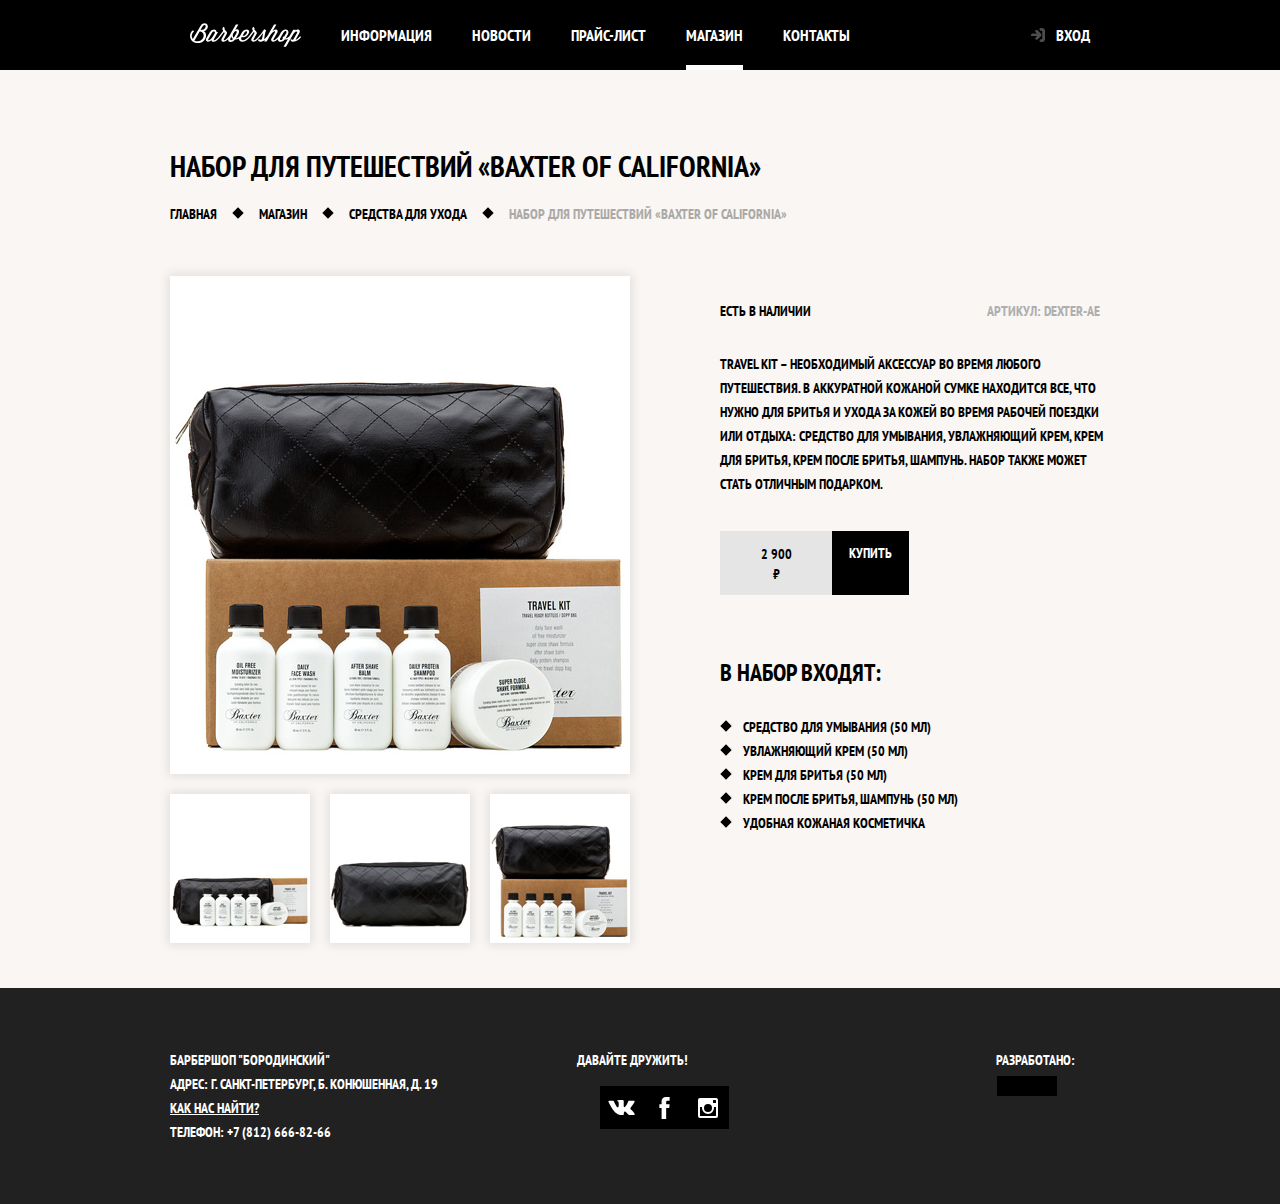
==== commit 7a55706a: "fix styling/markup/modal form, add price-list" ====
--- a/catalog-item.html
+++ b/catalog-item.html
@@ -11,38 +11,37 @@
 
 <body class="inner-page">
     
-    <header class="main-header">
-        <nav class="main-navigation">
-            <a class="main-header-logo" href="index.html">
-                <img src="img/logo.svg" width="111" height="24" alt="Логотип барбершопа «Бородинский»">
-            </a>
-            <ul class="site-navigation">
-                <li>
-                    <a href="info.html">Информация</a>
-                </li>
-                <li>
-                    <a href="news.html">Новости</a>
-                </li>
-                <li>
-                    <a href="price.html">Прайс-лист</a>
-                </li>
-                <li class="site-navigation-current">
-                    <a href="catalog.html">Магазин</a>
-                </li>
-                <li>
-                    <a href="contacts.html">Контакты</a>
-                </li>
-            </ul>
-            <ul class="user-navigation">
-                <li>
-                    <a class="login-link" href="login.html">Вход</a>
-                </li>
-            </ul>
-        </nav>
-    </header>
+<header class="main-header">
+     <nav class="main-navigation container">
+         <a class="main-header-logo" href="index.html">
+             <img src="img/logo.svg" width="111" height="24" alt="Логотип барбершопа «Бородинский»">
+         </a>
+         <ul class="site-navigation">
+            <li>
+                <a href="info.html">Информация</a>
+            </li>
+            <li>
+                <a href="news.html">Новости</a>
+            </li>
+            <li>
+                <a href="price.html">Прайс-лист</a>
+            </li>
+            <li class="site-navigation-current">
+                <a href="catalog.html">Магазин</a>
+            </li>
+            <li>
+                <a href="contacts.html">Контакты</a>
+            </li>
+         </ul>
+         <ul class="user-navigation">
+            <li>
+                <a class="login-link" href="login.html">Вход</a>
+            </li>
+         </ul>
+     </nav>
+</header>
 
-    <main class="container">
-
+<main class="container">
         <h1 class="page-title">Набор для путешествий «Baxter of California»</h1>
 
         <ul class="breadcrumbs">
@@ -58,8 +57,8 @@
             <li class="breadcrumbs-current">Набор для путешествий «Baxter of California»</li>
         </ul>
 
+
         <div class="catalog-columns">
-
             <section class="product-photos">
                 <h2 class="visually-hidden">Изображения товара</h2>
                 <p class="product-photo-full">
@@ -102,7 +101,8 @@
             </section>
         </div>
 
-    </main>
+
+ </main>
 
     <footer class="main-footer">
         <div class="container">
@@ -130,8 +130,10 @@
                               <span class="visually-hidden">Фейсбук</span>
                               <svg xmlns="http://www.w3.org/2000/svg" width="19" height="22" viewBox="0 0 10.15 21.74">
                                   <path d="M3.34 1.12A4.77 4.77 0 0 1 6.53 0h3.61v3.81H7.81a1.07 1.07 0 0 0-1.09.83v2.55h3.42c-.08 1.23-.24 2.45-.41 3.67h-3v10.87H2.21V10.86H0V7.21h2.19V3.66a3.83 3.83 0 0 1 1.15-2.54z"
-                                      fill="#fff" />
-                              </a>
+                                      fill="#fff">
+                                  </path>
+                                </svg>
+                           </a>
                       </li>
                       <li>
                           <a class="social-button" href="#">
@@ -147,7 +149,7 @@
             </div>
             <p class="footer-copyright">
                  <b>Разработано:</b>
-                 <a href="#" class="button">test</a>
+                 <a href="#" class="button"></a>
             </p>
         </div>
     </footer>
--- a/css/style.css
+++ b/css/style.css
@@ -1,4 +1,5 @@
 body {
+  min-width: 960px;
   margin: 0;
   padding: 0;
 
@@ -15,25 +16,6 @@
   background-repeat: no-repeat;
 }
 
-.inner-page {
-  color: #000000;
-
-  background-color: #f9f6f3;
-  background-image: url("img/pattern-light.jpg");
-  background-position: 0 0;
-  background-repeat: repeat;
-}
-
-.main-header {
-  margin-bottom: 75px;
-}
-
-.inner-page .main-header {
-  margin-bottom: 50px;
-
-  background-color: #000000;
-}
-
 a {
   text-decoration: none;
 }
@@ -60,6 +42,28 @@
   clip: rect(0 0 0 0);
   overflow: hidden;
 }
+
+.inner-page {
+  color: #000000;
+
+  background-color: #f9f6f3;
+  background-image: url("img/pattern-light.jpg");
+  background-position: 0 0;
+  background-repeat: repeat;
+}
+
+/* HEADER */
+
+.main-header {
+  margin-bottom: 75px;
+}
+
+.inner-page .main-header {
+  margin-bottom: 75px;
+
+  background-color: #000000;
+}
+
 .button {
   display: inline-block;
   margin-right: 16px;
@@ -87,6 +91,34 @@
   cursor: default;
   opacity: 0.5;
   background-color: #000000;
+}
+
+
+a {
+  text-decoration: none;
+}
+
+img {
+  max-width: 100%;
+  height: auto;
+}
+
+.visually-hidden:not(:focus):not(:active),
+input[type="checkbox"].visually-hidden,
+input[type="radio"].visually-hidden {
+  position: absolute;
+
+  width: 1px;
+  height: 1px;
+  margin: -1px;
+  border: 0;
+  padding: 0;
+
+  white-space: nowrap;
+
+  clip-path: inset(100%);
+  clip: rect(0 0 0 0);
+  overflow: hidden;
 }
 
 .main-navigation {
@@ -171,6 +203,31 @@
   background-color: #242424;
 }
 
+.site-navigation-current {
+  position: relative;
+}
+
+.site-navigation-current a[href] {
+  pointer-events: none;
+}
+
+.site-navigation-current a:not([href]) {
+  background-color: #000000;
+}
+
+.site-navigation-current::after {
+  content: "";
+
+  position: absolute;
+  right: 20px;
+  bottom: 0;
+  left: 20px;
+
+  height: 5px;
+
+  background-color: #ffffff;
+}
+
 .user-navigation .login-link {
   position: relative;
   padding-left: 50px;
@@ -293,7 +350,7 @@
 }
 
 .news-item p {
-  margin: 0;w
+  margin: 0;
 }
 
 .news-item time {
@@ -481,7 +538,7 @@
 }
 
 .filter legend {
-  margin-bottom: 25px;
+  margin-bottom: 26px;
 
   font-size: 24px;
   line-height: 30px;
@@ -516,14 +573,14 @@
 .filter-input-checkbox + label::before {
   content: "";
   position: absolute;
-
+  left: -42px;
+  top: 0;
 
   width: 16px;
   height: 16px;
 
   border: 2px solid #000000;
-  left: -42px;
-  top: 0;
+
 }
 
 .filter-input-checkbox:checked + label::after {
@@ -565,8 +622,8 @@
   top: 5px;
   left: -36px;
 
-  width: 9px;
-  height: 9px;
+  width: 8px;
+  height: 8px;
 
   background-color: #000000;
   border-radius: 50%;
@@ -715,6 +772,10 @@
   list-style: none;
 }
 
+.product-photos {
+  width: 460px;
+}
+
 .product-photo-preview li {
   width: 140px;
   height: 149px;
@@ -825,6 +886,149 @@
   transform: rotate(45deg);
 }
 
+.inner-content {
+  margin-bottom: 75px;
+}
+
+.inner-content h2 {
+  margin-top: 60px;
+  margin-bottom: 30px;
+
+  font-size: 24px;
+  line-height: 30px;
+}
+
+.inner-content h3 {
+  margin-top: 60px;
+  margin-bottom: 30px;
+
+  font-size: 20px;
+  line-height: 24px;
+}
+
+.inner-content h2 + h3 {
+  margin-top: 30px;
+}
+
+.inner-content p {
+  margin: 14px 0;
+}
+
+.inner-content table {
+  border-collapse: collapse; 
+}
+
+.inner-content td {
+  padding: 10px 15px;
+
+  border: 2px solid #000000; 
+}
+
+.inner-content .big-heading {
+  display: flex;
+  align-items: center;
+
+  margin-top: 55px;
+  margin-bottom: 65px;
+
+  font-size: 48px;
+  line-height: 48px;
+  text-align: center;
+}
+
+.big-heading::before, 
+.big-heading::after {
+  content: "";
+
+  flex-grow: 1;
+  flex-shrink: 0;
+
+  width: 50px;
+  height: 2px;
+
+  background: #000000; 
+}
+
+.big-heading::before {
+  margin-right: 25px;
+}
+
+.big-heading::after {
+  margin-left: 25px;
+}
+
+.custom-list-1 {
+  margin: 14px 0;
+  padding: 0;
+
+  list-style: none;
+}
+
+.custom-list-1 li {
+  position: relative;
+  margin-bottom: 15px;
+  padding-left: 20px;
+}
+
+.custom-list-1 li::before {
+  content: "";
+
+  position: absolute;
+  top: 8px;
+  left: 0;
+
+  width: 8px;
+  height: 8px;
+
+  background-color: #000000;
+  transform: rotate(45deg);
+}
+
+.custom-table-1 {
+  width: 100%;
+}
+
+.custom-table-1 td {
+  width: 50%
+}
+
+.custom-table-1 td:last-child {
+  text-align: center;
+}
+
+.inner-columns {
+  display: flex;
+  justify-content:space-between;
+  flex-wrap: wrap;
+
+  margin: 60px 0;
+}
+
+.inner-columns-left,
+.inner-columns-right {
+  width: 460px;
+}
+
+.inner-columns-left *:first-child,
+.inner-columns-right *:first-child {
+  margin-top: 0;
+}
+
+.inner-columns-left *:last-child,
+.inner-columns-right *:last-child {
+  margin-top: 0;
+}
+
+.inner-columns > h2:first-child {
+  width: 100%;
+  margin-top: 0;
+}
+
+.short-text {
+  padding-right: 80px;
+}
+/* Footer */
+
 .main-footer {
   margin-top: 65px;
   padding: 60px 0;
@@ -895,4 +1099,207 @@
   color: #000000;
 
   background-color: #ffffff;
+}
+
+/* modal */
+
+.modal {
+  position: fixed;
+  
+  display: none;
+
+  color: #000000;
+
+  background-color: #f8f3f0;
+  background-image: url("img/pattern-light.jpg");
+  background-position: 0 0;
+  background-repeat: repeat;
+  box-shadow: 0 30px 50px rgba(0, 0, 0, 0.7);
+}
+
+.modal-login {
+  position: fixed;
+  top: 120px;
+  left: 50%;
+
+  width: 300px;
+  margin-left: -230px;
+  padding: 50px 80px;
+}
+
+.modal-close {
+  position: absolute;
+  top: 0;
+  right: -34px;
+
+  width: 22px;
+  height: 22px;
+
+  font-size: 0;
+
+  background-color: transparent;
+  border: 0;
+ 
+  cursor: pointer;
+}
+
+.modal-close::before,
+.modal-close::after {
+  content: "";
+
+  position: absolute;
+  top: 10px;
+  left: 2px;
+
+  width: 19px;
+  height: 3px;
+
+  background-color: #d0d0d0;
+}
+
+.modal-close::before {
+  transform: rotate(45deg);
+}
+
+.modal-close::after {
+  transform: rotate(-45deg);
+}
+
+.modal-login h2 {
+  margin: 0; 
+  margin-bottom: 20px;
+
+  font-size: 30px;
+  line-height: 42px;
+}
+
+.modal-description {
+  margin: 0;
+  margin-bottom: 10px;
+}
+
+.login-form p {
+  margin: 0;
+  margin-bottom: 10px;
+}
+
+.login-form input[type="text"],
+.login-form input[type="password"] {
+  box-sizing: border-box;
+  width: 300px;
+  padding: 10px 15px;
+  padding-right: 40px;
+
+  font: inherit;
+  color: #000000;
+  text-transform: uppercase;
+
+  background-color: #f9f6f3;
+  border: 2px solid #000000;
+}
+
+.login-form input:focus {
+  border-color: #663d15;
+}
+
+.login-form .login-help {
+  display: flex;
+  flex-wrap: wrap;
+  justify-content: space-between;
+  margin: 15px 0;
+}
+
+.login-icon-user {
+  background-image: url("../img/user.svg");
+  background-position: 270px center;
+  background-repeat: no-repeat;
+}
+
+.login-icon-password {
+  background-image: url("../img/lock.svg");
+  background-position: 270px center;
+  background-repeat: no-repeat;
+}  
+
+.login-checkbox {
+  position: relative;
+
+  padding-left: 30px;
+
+  cursor: pointer;
+}
+
+.login-checkbox:hover,
+.login-checkbox:focus {
+  color: #663d15;
+}
+
+.login-checkbox input[type="checkbox"] + .checkbox-indicator {
+  position: absolute;
+  top: 0;
+  left: 0;
+
+  width: 17px;
+  height: 17px;
+
+  border: 2px solid #000000;
+}
+
+.login-checkbox input[type="checkbox"]:focus + .checkbox-indicator {
+  border-color: #663d15;
+  outline: thin dotted;
+  outline: 5px auto -webkit-focus-ring-color;
+}
+
+.login-checkbox input[type="checkbox"]:checked + .checkbox-indicator::before,
+.login-checkbox input[type="checkbox"]:checked + .checkbox-indicator::after {
+  content: "";
+
+  position: absolute;
+  top: 8px;
+  left: 1px;
+
+  width: 15px;
+  height: 2px;
+
+  background-color: #000000; 
+}
+
+.login-checkbox input[type="checkbox"]:checked + .checkbox-indicator::before {
+  transform: rotate(45deg);
+}
+
+.login-checkbox input[type="checkbox"]:checked + .checkbox-indicator::after {
+  transform: rotate(-45deg);
+}
+
+.restore {
+  color: #000000;
+  text-decoration: underline;
+}
+
+.restore:hover,
+.restore:focus {
+  text-decoration: underline;
+}
+
+.login-form .button {
+  width: 100%;
+  margin-right: 0;  
+}
+
+.modal-map {
+  top: 50%;
+  left: 50%;
+
+  width: 766px;
+  height: 561px;
+  margin-top: -280px;
+  margin-left: -390px;  
+
+  border: 7px solid white;
+}
+
+.modal-map p {
+  margin: 0;
 }